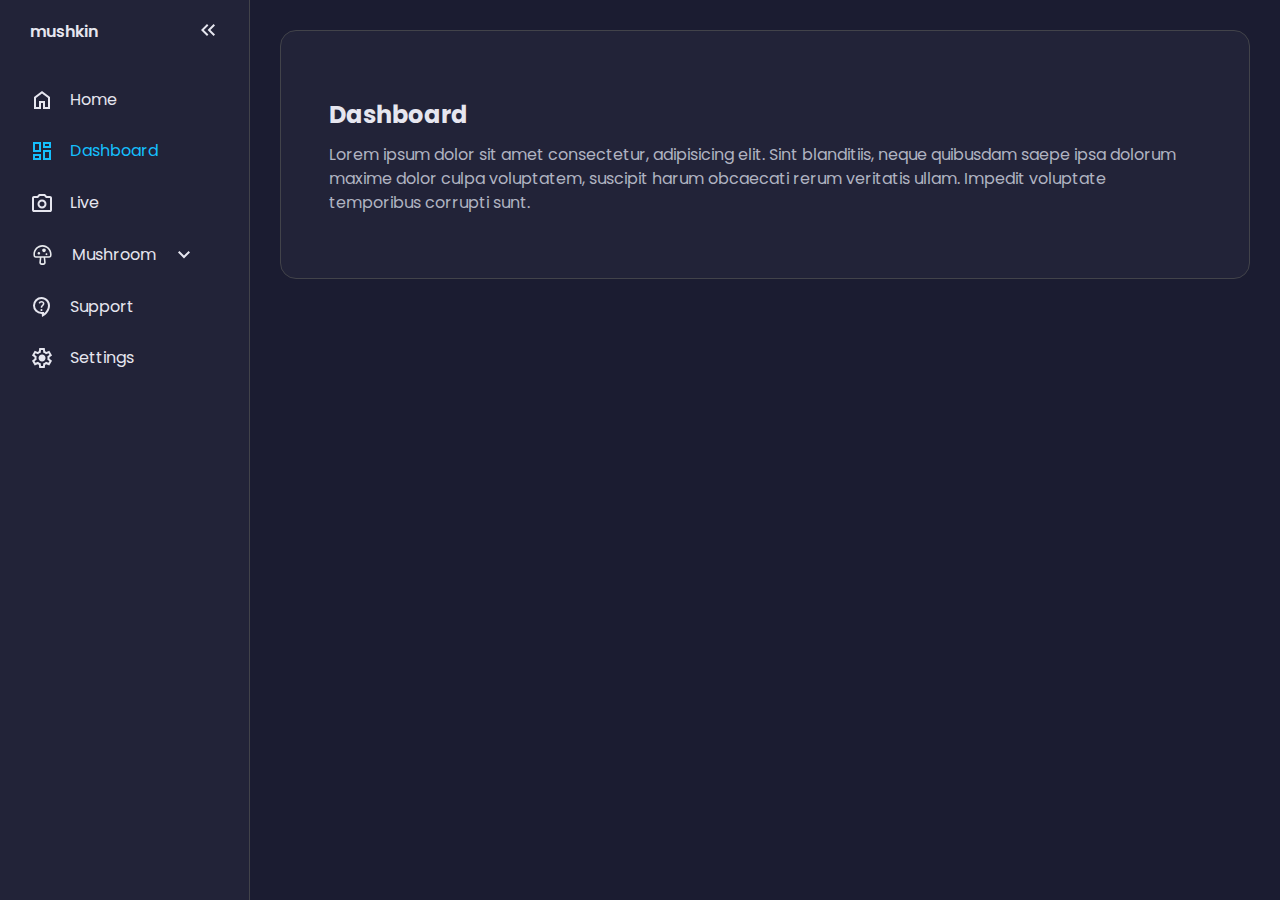
==== pages/dashboard.html @ 31e4f1ff "Create website" ====
<!DOCTYPE html>
<html lang="en">
<head>
    <meta charset="UTF-8">
    <meta name="viewport" content="width=device-width, initial-scale=1.0">
    <link rel="stylesheet" href="../css/style.css">
    <script type="text/javascript" src="../js/app.js" defer></script>

    <link rel="icon" type="image/png" href="images/mushkin_logo.png">
    <title>Mushkin</title>
</head>
<body>
    <nav id="sidebar">
        <ul>
            <li>
                <span class="logo">mushkin</span>
                <button onclick=toggleSidebar() id="toggle-btn">
                    <svg xmlns="http://www.w3.org/2000/svg" height="24px" viewBox="0 -960 960 960" width="24px" fill="#e8eaed"><path d="M440-240 200-480l240-240 56 56-183 184 183 184-56 56Zm264 0L464-480l240-240 56 56-183 184 183 184-56 56Z"/></svg>
                </button>
            </li>
            <li>
                <a href="../index.html">
                    <svg xmlns="http://www.w3.org/2000/svg" height="24px" viewBox="0 -960 960 960" width="24px" fill="#e8eaed"><path d="M240-200h120v-240h240v240h120v-360L480-740 240-560v360Zm-80 80v-480l320-240 320 240v480H520v-240h-80v240H160Zm320-350Z"/></svg>
                    <span>Home</span>
                </a>
            </li>
            <li class="active">
                <a href="../pages/dashboard.html">
                    <svg xmlns="http://www.w3.org/2000/svg" height="24px" viewBox="0 -960 960 960" width="24px" fill="#e8eaed"><path d="M520-600v-240h320v240H520ZM120-440v-400h320v400H120Zm400 320v-400h320v400H520Zm-400 0v-240h320v240H120Zm80-400h160v-240H200v240Zm400 320h160v-240H600v240Zm0-480h160v-80H600v80ZM200-200h160v-80H200v80Zm160-320Zm240-160Zm0 240ZM360-280Z"/></svg>
                    <span>Dashboard</span>
                </a>
            </li>
            <li>
                <a href="../pages/live.html">
                    <svg xmlns="http://www.w3.org/2000/svg" height="24px" viewBox="0 -960 960 960" width="24px" fill="#e8eaed"><path d="M480-260q75 0 127.5-52.5T660-440q0-75-52.5-127.5T480-620q-75 0-127.5 52.5T300-440q0 75 52.5 127.5T480-260Zm0-80q-42 0-71-29t-29-71q0-42 29-71t71-29q42 0 71 29t29 71q0 42-29 71t-71 29ZM160-120q-33 0-56.5-23.5T80-200v-480q0-33 23.5-56.5T160-760h126l74-80h240l74 80h126q33 0 56.5 23.5T880-680v480q0 33-23.5 56.5T800-120H160Zm0-80h640v-480H638l-73-80H395l-73 80H160v480Zm320-240Z"/></svg>
                    <span>Live</span>
                </a>
            </li>
            <li>
                <button onclick=toggleSubMenu(this) class="dropdown-btn">
                    <svg width="26" height="26" viewBox="0 0 25 24" fill="#e8eaed" xmlns="http://www.w3.org/2000/svg" transform="rotate(0 0 0)">
                    <path d="M8.51938 9.05078C7.82903 9.05078 7.26938 9.61043 7.26938 10.3008C7.26938 10.9911 7.82903 11.5508 8.51938 11.5508C9.20974 11.5508 9.76948 10.9911 9.76948 10.3008C9.76948 9.61043 9.20974 9.05078 8.51938 9.05078Z" fill="#e8eaed"/>
                    <path d="M14.9377 11.2656C14.9377 10.7686 15.3407 10.3656 15.8377 10.3656C16.3348 10.3656 16.7378 10.7686 16.7378 11.2656C16.7378 11.7627 16.3349 12.1656 15.8378 12.1656C15.3408 12.1656 14.9377 11.7627 14.9377 11.2656Z" fill="#e8eaed"/>
                    <path d="M13.4598 5.79688C12.4933 5.79688 11.7098 6.58038 11.7098 7.54688C11.7098 8.51337 12.4933 9.29688 13.4598 9.29688C14.4263 9.29688 15.2099 8.51337 15.2099 7.54688C15.2099 6.58038 14.4263 5.79688 13.4598 5.79688Z" fill="#e8eaed"/>
                    <path fill-rule="evenodd" clip-rule="evenodd" d="M3.42906 12.9823C2.41634 7.78887 6.46877 2.5 12.0234 2.5C17.5781 2.5 21.6305 7.78887 20.6178 12.9823C20.4147 14.0238 19.4677 14.6223 18.534 14.6223H14.6096L15.0876 19.0049C15.2327 20.3362 14.19 21.4988 12.8508 21.4988H11.1958C9.85656 21.4988 8.81384 20.3362 8.95901 19.0049L9.43693 14.6223H5.51285C4.57915 14.6223 3.63215 14.0238 3.42906 12.9823ZM13.731 13.1223C13.7601 13.1206 13.7889 13.1206 13.8173 13.1223H18.534C18.8812 13.1223 19.1035 12.9109 19.1455 12.6952C19.9854 8.38835 16.5945 4 12.0234 4C7.45232 4 4.06149 8.38835 4.90133 12.6952C4.94339 12.9109 5.1657 13.1223 5.51285 13.1223H10.2293C10.2577 13.1206 10.2865 13.1206 10.3156 13.1223H13.731ZM13.1008 14.6223H10.9458L10.4502 19.1675C10.4018 19.6112 10.7494 19.9988 11.1958 19.9988H12.8508C13.2972 19.9988 13.6448 19.6112 13.5964 19.1675L13.1008 14.6223Z" fill="#e8eaed"/>
                    </svg>
                    <span>Mushroom</span>
                    <svg xmlns="http://www.w3.org/2000/svg" height="24px" viewBox="0 -960 960 960" width="24px" fill="#e8eaed"><path d="M480-344 240-584l56-56 184 184 184-184 56 56-240 240Z"/></svg>
                </button>
                <ul class="sub-menu">
                  <div>
                    <li><a href="../pages/mushroom/chestnut.html">Chestnut</a></li>
                    <li><a href="../pages/mushroom/milky-mushroom.html">Milky Mushroom</a></li>
                    <li><a href="../pages/mushroom/reishi.html">Reishi</a></li>
                    <li><a href="../pages/mushroom/shiitake.html">Shiitake</a></li>
                    <li><a href="../pages/mushroom/white-oyster.html">White Oyster</a></li>
                  </div>
                </ul>
            </li>
            <li>
                <a href="../pages/support.html">
                    <svg xmlns="http://www.w3.org/2000/svg" height="24px" viewBox="0 -960 960 960" width="24px" fill="#e8eaed"><path d="m480-80-10-120h-10q-142 0-241-99t-99-241q0-142 99-241t241-99q71 0 132.5 26.5t108 73q46.5 46.5 73 108T800-540q0 75-24.5 144t-67 128q-42.5 59-101 107T480-80Zm80-146q71-60 115.5-140.5T720-540q0-109-75.5-184.5T460-800q-109 0-184.5 75.5T200-540q0 109 75.5 184.5T460-280h100v54Zm-101-95q17 0 29-12t12-29q0-17-12-29t-29-12q-17 0-29 12t-12 29q0 17 12 29t29 12Zm-29-127h60q0-30 6-42t38-44q18-18 30-39t12-45q0-51-34.5-76.5T460-720q-44 0-74 24.5T344-636l56 22q5-17 19-33.5t41-16.5q27 0 40.5 15t13.5 33q0 17-10 30.5T480-558q-35 30-42.5 47.5T430-448Zm30-65Z"/></svg>
                    <span>Support</span>
                </a>
            </li>
            <li>
                <a href="../pages/settings.html">
                    <svg xmlns="http://www.w3.org/2000/svg" height="24px" viewBox="0 -960 960 960" width="24px" fill="#e8eaed"><path d="m370-80-16-128q-13-5-24.5-12T307-235l-119 50L78-375l103-78q-1-7-1-13.5v-27q0-6.5 1-13.5L78-585l110-190 119 50q11-8 23-15t24-12l16-128h220l16 128q13 5 24.5 12t22.5 15l119-50 110 190-103 78q1 7 1 13.5v27q0 6.5-2 13.5l103 78-110 190-118-50q-11 8-23 15t-24 12L590-80H370Zm70-80h79l14-106q31-8 57.5-23.5T639-327l99 41 39-68-86-65q5-14 7-29.5t2-31.5q0-16-2-31.5t-7-29.5l86-65-39-68-99 42q-22-23-48.5-38.5T533-694l-13-106h-79l-14 106q-31 8-57.5 23.5T321-633l-99-41-39 68 86 64q-5 15-7 30t-2 32q0 16 2 31t7 30l-86 65 39 68 99-42q22 23 48.5 38.5T427-266l13 106Zm42-180q58 0 99-41t41-99q0-58-41-99t-99-41q-59 0-99.5 41T342-480q0 58 40.5 99t99.5 41Zm-2-140Z"/></svg>
                    <span>Settings</span>
                </a>
            </li>
        </ul>
    </nav>
    <main>
        <div class="container">
         <h2>Dashboard</h2>
         <p>Lorem ipsum dolor sit amet consectetur, adipisicing elit. Sint blanditiis, neque quibusdam saepe ipsa dolorum maxime dolor culpa voluptatem, suscipit harum obcaecati rerum veritatis ullam. Impedit voluptate temporibus corrupti sunt.</p>
        </div>
    </main>
</body>
</html>
---- css/style.css ----
@import url('https://fonts.googleapis.com/css2?family=Poppins:ital,wght@0,100;0,200;0,300;0,400;0,500;0,600;0,700;0,800;0,900;1,100;1,200;1,300;1,400;1,500;1,600;1,700;1,800;1,900&display=swap');
:root{
    --bg-clr:#1b1c31;
    --base-clr: #222338;
    --line-clr: #42434a;
    --hover-clr: linear-gradient(90deg, rgba(21, 191, 253, 0.1) -4.62%, rgba(0, 255, 194, 0.3) 112.5%);
    --hover2-clr: rgba(34, 35, 56, 1);
    --text-clr: #e6e6ef;
    --accent-clr: #15BFFD;
    --secondary-text-clr: #b0b3c1;
}

* {
    margin: 0;
    padding: 0;
}

html {
    font-family: Poppins, 'Segoe UI', Tahoma, Geneva, Verdana, sans-serif;
    line-height: 1.5rem;
}

body {
    min-height: 100vh;
    min-height: 100dvh;
    background-color: var(--bg-clr);
    color: var(--text-clr);
    display: grid;
    grid-template-columns: auto 1fr;
}

#sidebar {
    box-sizing: border-box;
    height: 100vh;
    width: 250px;
    padding: 5px 1em;
    background-color: var(--base-clr);
    border-right: 1px solid var(--line-clr);

    position: sticky;
    top: 0;
    align-self: start;
    transition: 300ms ease-in-out;
    overflow: hidden;
    text-wrap: nowrap;
}

#sidebar.close {
    padding: 5px;
    width: 60px;
}

#sidebar ul {
    list-style: none;
}
#sidebar > ul > li:first-child{
    display: flex;
    justify-content: flex-end;
    margin-bottom: 16px;
    .logo{
        font-weight: 600;
    }
}
#sidebar ul li.active a{
    color: var(--accent-clr);

    svg{
        fill: var(--accent-clr);
    }
}

#sidebar a, #sidebar .dropdown-btn, #sidebar .logo {
    border-radius: .5em;
    padding: 0.85em;
    text-decoration: none;
    color: var(--text-clr);
    display: flex;
    align-items: center;
    gap: 1em;
}

.dropdown-btn {
    width: 100%;
    text-align: left;
    background: none;
    border: none;
    font: inherit;
    cursor: pointer;
}

#sidebar svg{
    flex-shrink: 0;
    fill: var(--text-clr);
}

#sidebar a span, #sidebar .dropdown-btn {
    flex-grow: 1;
}

#sidebar a:hover, #sidebar .dropdown-btn:hover {
    background: var(--hover-clr);
}

#sidebar .sub-menu {
    display: grid;
    grid-template-rows: 0fr;
    transition: 300ms ease-in-out;
    
    > div {
        overflow: hidden;
    }
}

#sidebar .sub-menu.show {
    grid-template-rows: 1fr;
}

.dropdown-btn svg {
    transition: 200ms ease;
}

.rotate svg:last-child {
    rotate: 180deg;
}

#sidebar .sub-menu a{
    padding-left: 2em;
}

#toggle-btn {
    margin-left: auto;
    padding: 1em;
    border: none;
    border-radius: .5em;
    background: none;
    cursor: pointer;

    svg {
        transition: rotate 150ms ease;
    }
}

#toggle-btn:hover {
    background: var(--hover-clr);
}

main {
    padding: min(30px, 7%);
}

main p{
    color: var(--secondary-text-clr);
    margin-top: 5px;
    margin-bottom: 15px;
}

.container {
    background-color: var(--base-clr);
    border: 1px solid var(--line-clr);
    border-radius: 1em;
    margin-bottom: 20px;
    padding: min(3em, 15%);

    h2, p { margin-top: 1em; }
}

@media(max-width: 800px){
    body{
      grid-template-columns: 1fr;
    }
    main{
      padding: 2em 1em 60px 1em;
    }
    .container{
      border: none;
      padding: 0;
    }
    #sidebar{
      height: 60px;
      width: 100%;
      border-right: none;
      border-top: 1px solid var(--line-clr);
      padding: 0;
      position: fixed;
      top: unset;
      bottom: 0;
  
      > ul{
        padding: 0 ;
        display: grid;
        grid-auto-columns: 60px;
        grid-auto-flow: column;
        align-items: center;
        justify-content: center;
        overflow-x: scroll;
      }
      ul li{
        height: 100%;
      }
      ul a, ul .dropdown-btn{
        width: 60px;
        height: 60px;
        padding: 0;
        border-radius: 0;
        justify-content: center;
      }
  
      ul li span, ul li:first-child, .dropdown-btn svg:last-child{
        display: none;
      }
  
      ul li .sub-menu.show{
        position: fixed;
        bottom: 60px;
        left: 0;
        box-sizing: border-box;
        height: 60px;
        width: 100%;
        background: var(--hover2-clr);
        border-top: 1px solid var(--line-clr);
        display: flex;
        justify-content: center;
  
        > div{
          overflow-x: auto;
        }
        li{
          display: inline-flex;
        }
        a{
          box-sizing: border-box;
          padding: 1em;
          width: auto;
          justify-content: center;
        }
      }
    }
  }
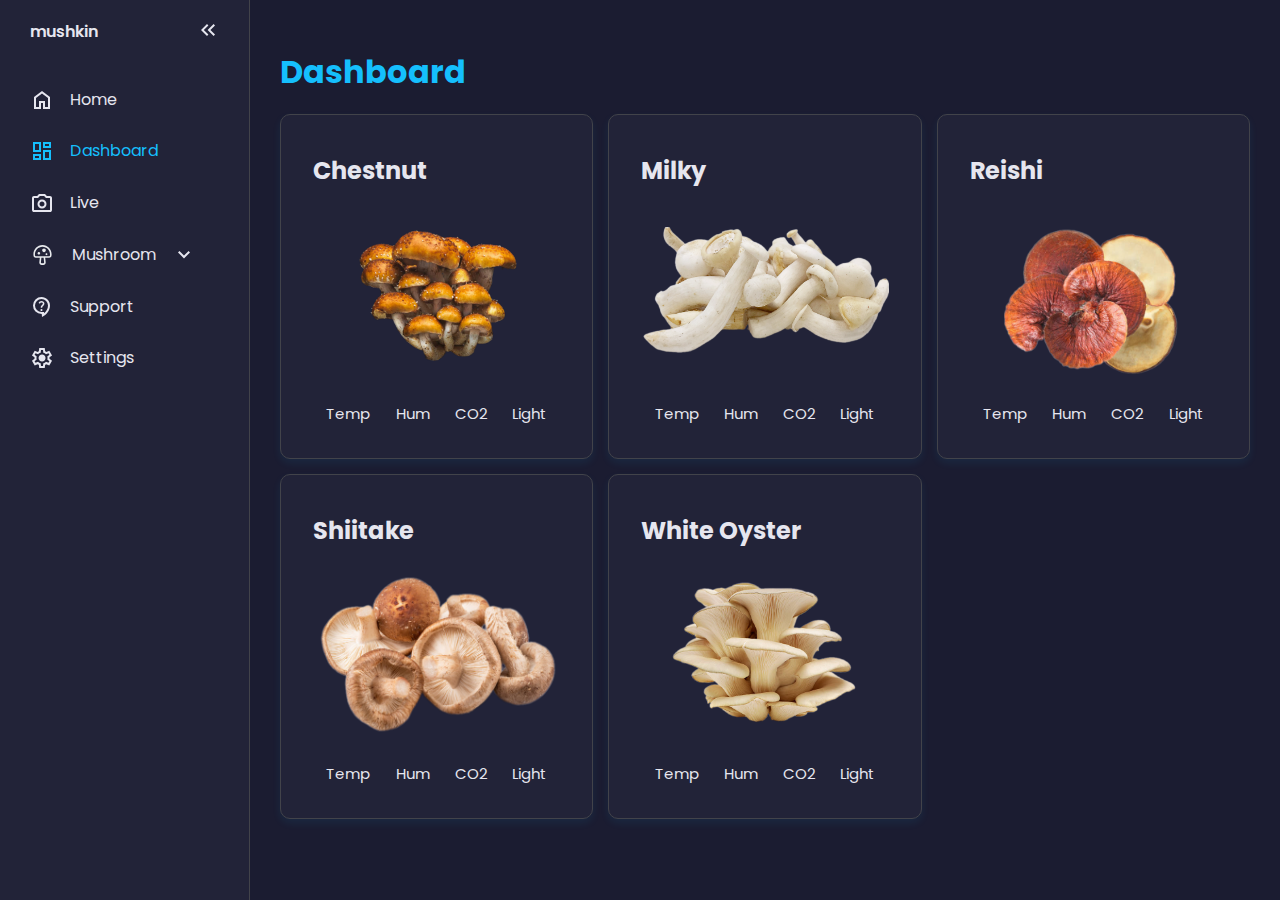
==== commit bed62552: "Update Dashboard Page" ====
--- a/pages/dashboard.html
+++ b/pages/dashboard.html
@@ -69,13 +69,145 @@
                     <span>Settings</span>
                 </a>
             </li>
-        </ul>
+        </ul>   
     </nav>
+
     <main>
-        <div class="container">
-         <h2>Dashboard</h2>
-         <p>Lorem ipsum dolor sit amet consectetur, adipisicing elit. Sint blanditiis, neque quibusdam saepe ipsa dolorum maxime dolor culpa voluptatem, suscipit harum obcaecati rerum veritatis ullam. Impedit voluptate temporibus corrupti sunt.</p>
+        <h1 class="dash-header">Dashboard</h1>
+        <div class="grid-container">
+
+            <div class="card">
+                <div class="card-header">
+                    <h2>Chestnut</h2> 
+                    <!--
+                    <div class="drpdown">
+                        <div class="group-menu" onclick="drpClick()">
+                            <div class="dot"></div>
+                            <div class="dot"></div>
+                            <div class="dot"></div>
+                        </div>
+                        <div class="frame1" id="frame1">
+                            <div class="chs"><span>edit</span></div>
+                            <div class="chs"><span>delete</span></div>
+                        </div>
+                    </div> -->
+                </div>
+                <img src="../images/chestnut.png">
+                <div class="parameter">
+                    <div class="info"><span>Temp</span></div>
+                    <div class="info"><span>Hum</span></div>
+                    <div class="info"><span>CO2</span></div>
+                    <div class="info"><span>Light</span></div>
+                </div>
+                <a class="card-link" href="../pages/mushroom/chestnut.html"></a>
+            </div>
+
+            <div class="card">
+                <div class="card-header">
+                    <h2>Milky</h2> 
+                    <!--
+                    <div class="drpdown">
+                        <div class="group-menu" onclick="drpClick()">
+                            <div class="dot"></div>
+                            <div class="dot"></div>
+                            <div class="dot"></div>
+                        </div>
+                        <div class="frame1" id="frame1">
+                            <div class="chs"><span>edit</span></div>
+                            <div class="chs"><span>delete</span></div>
+                        </div>
+                    </div> -->
+                </div>
+                <img src="../images/milky-mushroom.png" >
+                <div class="parameter">
+                    <div class="info"><span>Temp</span></div>
+                    <div class="info"><span>Hum</span></div>
+                    <div class="info"><span>CO2</span></div>
+                    <div class="info"><span>Light</span></div>
+                </div>
+                <a class="card-link" href="../pages/mushroom/milky-mushroom.html"></a>
+            </div>
+
+            <div class="card">
+                <div class="card-header">
+                    <h2>Reishi</h2> 
+                    <!--
+                    <div class="drpdown">
+                        <div class="group-menu" onclick="drpClick()">
+                            <div class="dot"></div>
+                            <div class="dot"></div>
+                            <div class="dot"></div>
+                        </div>
+                        <div class="frame1" id="frame1">
+                            <div class="chs"><span>edit</span></div>
+                            <div class="chs"><span>delete</span></div>
+                        </div>
+                    </div> -->
+                </div>
+                <img src="../images/reishi.png" />
+                <div class="parameter">
+                    <div class="info"><span>Temp</span></div>
+                    <div class="info"><span>Hum</span></div>
+                    <div class="info"><span>CO2</span></div>
+                    <div class="info"><span>Light</span></div>
+                </div>
+                <a class="card-link" href="../pages/mushroom/reishi.html"></a>
+            </div>
+
+            <div class="card">
+                <div class="card-header">
+                    <h2>Shiitake</h2> 
+                    <!--
+                    <div class="drpdown">
+                        <div class="group-menu" onclick="drpClick()">
+                            <div class="dot"></div>
+                            <div class="dot"></div>
+                            <div class="dot"></div>
+                        </div>
+                        <div class="frame1" id="frame1">
+                            <div class="chs"><span>edit</span></div>
+                            <div class="chs"><span>delete</span></div>
+                        </div>
+                    </div> -->
+                </div>
+                <img src="../images/shiitake.png" />
+                <div class="parameter">
+                    <div class="info"><span>Temp</span></div>
+                    <div class="info"><span>Hum</span></div>
+                    <div class="info"><span>CO2</span></div>
+                    <div class="info"><span>Light</span></div>
+                </div>
+                <a class="card-link" href="../pages/mushroom/shiitake.html"></a>
+            </div>
+
+
+            <div class="card">
+                <div class="card-header">
+                    <h2>White Oyster</h2> 
+                    <!--
+                    <div class="drpdown">
+                        <div class="group-menu" onclick="drpClick()">
+                            <div class="dot"></div>
+                            <div class="dot"></div>
+                            <div class="dot"></div>
+                        </div>
+                        <div class="frame1" id="frame1">
+                            <div class="chs"><span>edit</span></div>
+                            <div class="chs"><span>delete</span></div>
+                        </div>
+                    </div> -->
+                </div>
+                <img src="../images/white-oyster.png" />
+                <div class="parameter">
+                    <div class="info"><span>Temp</span></div>
+                    <div class="info"><span>Hum</span></div>
+                    <div class="info"><span>CO2</span></div>
+                    <div class="info"><span>Light</span></div>
+                </div>
+                <a class="card-link" href="../pages/mushroom/white-oyster.html"></a>
+            </div>
         </div>
     </main>
+
 </body>
 </html>--- a/css/style.css
+++ b/css/style.css
@@ -20,6 +20,10 @@
     line-height: 1.5rem;
 }
 
+main .container > h2 {
+  color: #15BFFD;
+}
+
 body {
     min-height: 100vh;
     min-height: 100dvh;
@@ -163,6 +167,124 @@
 
     h2, p { margin-top: 1em; }
 }
+
+.dash-header{
+  color: var(--accent-clr);
+  margin: 30px 0;
+}
+
+.card {
+  padding: 2em;
+  border: 1px solid var(--line-clr);
+  border-radius: 10px;
+  background-color: var(--base-clr);
+  text-align: left;
+  overflow: hidden;
+  position:relative;
+  box-shadow: 0 4px 8px 0 rgba(21, 191, 253, 0.08);
+  transition: 0.3s;
+}
+
+.card:hover{
+  box-shadow: 0 8px 16px 0 rgba(21, 191, 253, 0.15);
+}
+.grid-container {
+  display: grid;
+  grid-template-columns: repeat(auto-fit, minmax(250px, 1fr));
+  gap: 15px;
+  justify-content: center;
+}
+.card-link {
+  position: absolute;
+  top: 0;
+  bottom: 0;
+  left: 0;
+  width: 100%;
+  }
+
+
+.card .card-header{
+  color: var(--text-clr);
+  margin: 12px 0;
+  padding-bottom: 0;
+
+  display: flex;
+  flex-direction: row;
+  justify-content: space-between;
+}
+
+/*
+.drpdown {
+  display: grid;
+  place-items: center;
+}
+.group-menu {
+  cursor: pointer;
+}
+.dot{
+  width: 5px;
+  height: 5px;
+  border-radius: 50%;
+  background-color: var(--text-clr);
+  margin-top: 4px;
+}
+.frame1{
+  visibility: hidden;
+}
+.frame1.chs{
+  font-size: 20px;
+  color: var(--text-clr);
+  border-bottom: 1px solid white;
+  padding: 13px;
+  cursor: pointer;
+}
+.frame1 .chs:hover{
+  background: var(--hover-clr);
+}
+.frame1 .chs span{
+  margin-left: 10px;
+}
+.style{
+  width: 200px;
+  height: 300px;
+  background-color: var(--base-clr);
+  margin-top: 5px;
+  margin-left: -180px;
+  border-radius: 10px;
+}
+*/
+.card > img {
+  height: 200px;
+  width: 100%;
+  object-fit: contain;
+}
+
+
+.card .parameter {
+  margin: 0;
+  padding: 0 ;
+
+  display: flex;
+  justify-content: space-evenly;
+  gap: 12px;
+}
+
+  .card .parameter .info{
+    font-size: 15px;
+    list-style: none;
+  }
+
+
+
+
+
+
+
+
+
+
+
+
 
 @media(max-width: 800px){
     body{
@@ -235,4 +357,4 @@
         }
       }
     }
-  }+}
